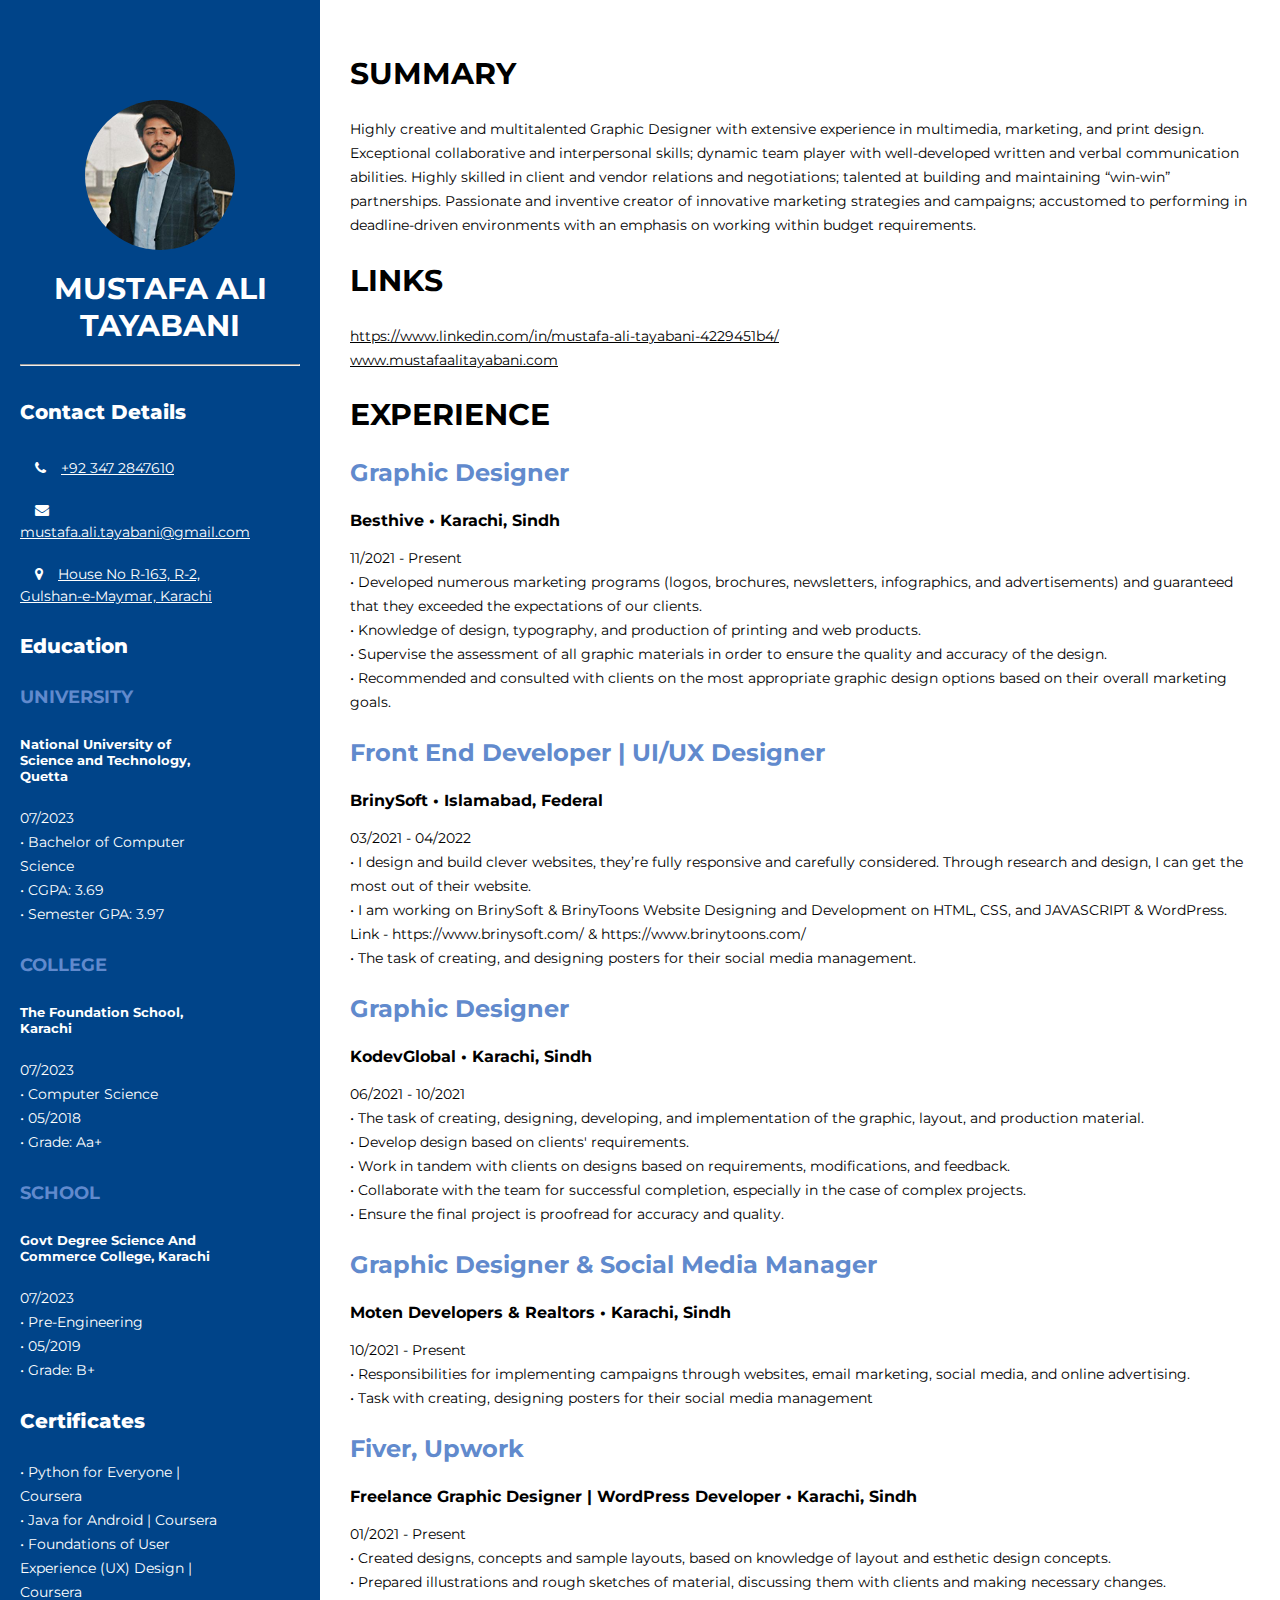
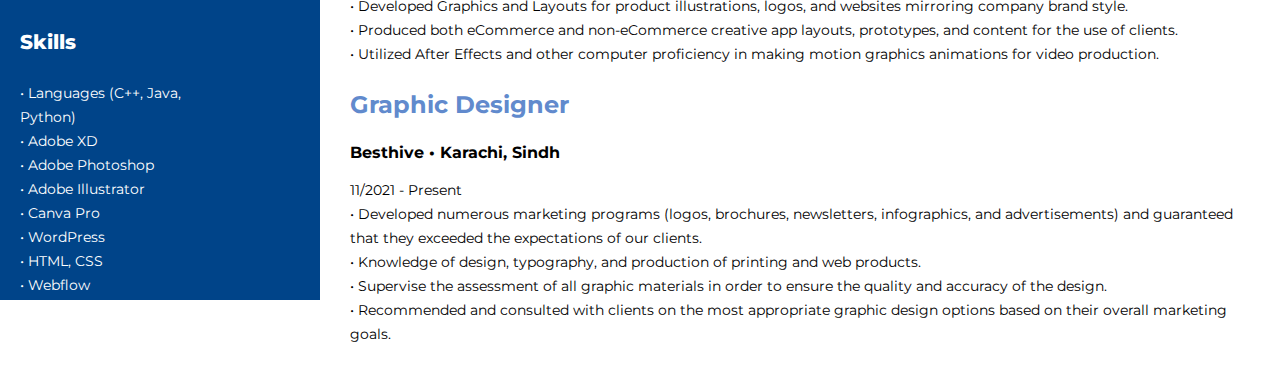
==== index.html @ 608ddd13 "Rename MyResume.html to index.html" ====
<!-- MUSTAFA ALI | 311297 | 10:36 | 11 APRIL 2023 | LAB-04 | WEB-ENGINEERING -->

<head>
    <!DOCTYPE html>
    <html>

    <head>

        <!--TITLE-->
        <title>Mustafa's Resume</title>

        <!--FONT AWESOME-->
        <link rel="stylesheet"
            href="https://cdnjs.cloudflare.com/ajax/libs/font-awesome/4.7.0/css/font-awesome.min.css">

        <!-- FONT LINK -->

        <link rel="preconnect" href="https://fonts.googleapis.com">
        <link rel="preconnect" href="https://fonts.gstatic.com" crossorigin>
        <link href="https://fonts.googleapis.com/css2?family=Montserrat:wght@100;400&display=swap" rel="stylesheet">

        <!--EXTERNAL CSS-->
        <link rel="stylesheet" href="style.css">

        <!-- HEAD -->

    </head>

<body>

    <!-- LEFT SIDE BAR -->

    <div class="container">
        <section class="section_left">
            <div style="text-align:center">
                <img src="Profile.png" alt="AUTHOR">
                <h1 class="title">Mustafa Ali Tayabani</h1>
            </div>
            <hr>
            </hr>
            <h5 class="sub-title">Contact Details</h5>
            <ul>
                <li><i class="fa fa-phone"></i><a id="side-links" href="callto:+92 347 2847610" target="_blank">+92 347
                        2847610</a></li>
                <li><i class="fa fa-envelope"></i> <a id="side-links" href="mailto:mustafa.ali.tayabani@gmail.com"
                        target="_blank">mustafa.ali.tayabani@gmail.com</a></li>
                <li><i class="fa fa-map-marker"></i><a id="side-links" href="https://goo.gl/maps/XmepvbF1UjUpgMQ48"
                        target="_blank">House No R-163, R-2, Gulshan-e-Maymar, Karachi</a></li>
                <ul>
                    <h4 class="sub-title">Education</h4>
                    <h5 class="sub-heading">University</h5>
                    <h5>National University of Science and Technology, Quetta</H5>
                    <p>07/2023 </br>
                        • Bachelor of Computer Science</br>
                        • CGPA: 3.69</br>
                        • Semester GPA: 3.97</br>
                    </p>

                    <h5 class="sub-heading">College</h5>
                    <h5>The Foundation School, Karachi</H5>
                    <p>07/2023 </br>
                        • Computer Science</br>
                        • 05/2018</br>
                        • Grade: Aa+</br>
                    </p>

                    <h5 class="sub-heading">School</h5>
                    <h5>Govt Degree Science And Commerce College, Karachi</H5>
                    <p>07/2023 </br>
                        • Pre-Engineering</br>
                        • 05/2019</br>
                        • Grade: B+</br>
                    </p>

                    <h4 class="sub-title">Certificates</h4>
                    <p>
                        • Python for Everyone | Coursera <br>
                        • Java for Android | Coursera <br>
                        • Foundations of User Experience (UX) Design | Coursera <br>
                    </p>

                    <h4 class="sub-title">Skills</h4>
                    <p>
                        • Languages (C++, Java, Python) <br>
                        • Adobe XD <br>
                        • Adobe Photoshop <br>
                        • Adobe Illustrator <br>
                        • Canva Pro <br>
                        • WordPress <br>
                        • HTML, CSS <br>
                        • Webflow <br>
                        • Operating System (Windows, IOS, Linux) <br>
                    </p>
        </section>

        <section class="section_right">
            <h2 class="title">Summary</h2>
            <p>Highly creative and multitalented Graphic Designer with extensive experience in multimedia, marketing,
                and print
                design. Exceptional collaborative and interpersonal skills; dynamic team player with well-developed
                written and verbal
                communication abilities. Highly skilled in client and vendor relations and negotiations; talented at
                building and
                maintaining “win-win” partnerships. Passionate and inventive creator of innovative marketing strategies
                and
                campaigns; accustomed to performing in deadline-driven environments with an emphasis on working within
                budget
                requirements.</p>

            <h2 class="title">Links</h2>
            <p><a class="links"
                    href="https://www.linkedin.com/in/mustafa-ali-tayabani-4229451b4/">https://www.linkedin.com/in/mustafa-ali-tayabani-4229451b4/</a>
                </br>
                <a class="links" href="https://www.mustafaalitayabani.com/">www.mustafaalitayabani.com</a>
            </p>

            <h2 class="title">Experience</h2>
            <h3 class="job-designation">Graphic Designer</h3>
            <h3 class="right-sub-heading">Besthive • Karachi, Sindh</h3>
            <p>
                11/2021 - Present <br>
                • Developed numerous marketing programs (logos, brochures, newsletters, infographics, and
                advertisements) and guaranteed that they exceeded the expectations of our clients. <br>
                • Knowledge of design, typography, and production of printing and web products. <br>
                • Supervise the assessment of all graphic materials in order to ensure the quality and accuracy of the
                design. <br>
                • Recommended and consulted with clients on the most appropriate graphic design options based on their
                overall marketing goals. <br>
            </p>

            <h3 class="job-designation">Front End Developer | UI/UX Designer</h3>
            <h3 class="right-sub-heading">BrinySoft • Islamabad, Federal</h3>
            <p>
                03/2021 - 04/2022 <br>
                • I design and build clever websites, they’re fully responsive and carefully considered. Through
                research and
                design, I can get the most out of their website. <br>
                • I am working on BrinySoft & BrinyToons Website Designing and Development on HTML, CSS, and JAVASCRIPT
                &
                WordPress. <br> Link - https://www.brinysoft.com/ & https://www.brinytoons.com/ <br>
                • The task of creating, and designing posters for their social media management. <br>
            </p>

            <h3 class="job-designation">Graphic Designer</h3>
            <h3 class="right-sub-heading">KodevGlobal • Karachi, Sindh</h3>
            <p>
                06/2021 - 10/2021 <br>
                • The task of creating, designing, developing, and implementation of the graphic, layout, and production
                material. <br>
                • Develop design based on clients' requirements. <br>
                • Work in tandem with clients on designs based on requirements, modifications, and feedback. <br>
                • Collaborate with the team for successful completion, especially in the case of complex projects. <br>
                • Ensure the final project is proofread for accuracy and quality. <br>
            </p>

            <h3 class="job-designation">Graphic Designer & Social Media Manager</h3>
            <h3 class="right-sub-heading">Moten Developers & Realtors • Karachi, Sindh</h3>
            <p>
                10/2021 - Present <br>
                • Responsibilities for implementing campaigns through websites, email marketing, social media, and
                online advertising. <br>
                • Task with creating, designing posters for their social media management
            </p>

            <h3 class="job-designation"> Fiver, Upwork </h3>
            <h3 class="right-sub-heading">Freelance Graphic Designer | WordPress Developer • Karachi, Sindh</h3>
            <p>
                01/2021 - Present <br>
                • Created designs, concepts and sample layouts, based on knowledge of layout and esthetic design
                concepts. <br>
                • Prepared illustrations and rough sketches of material, discussing them with clients and making
                necessary changes. <br>
                • Developed Graphics and Layouts for product illustrations, logos, and websites mirroring company brand
                style. <br>
                • Produced both eCommerce and non-eCommerce creative app layouts, prototypes, and content for the use of
                clients. <br>
                • Utilized After Effects and other computer proficiency in making motion graphics animations for video
                production. <br>
            </p>

            <h3 class="job-designation">Graphic Designer</h3>
            <h3 class="right-sub-heading">Besthive • Karachi, Sindh</h3>
            <p>
                11/2021 - Present <br>
                • Developed numerous marketing programs (logos, brochures, newsletters, infographics, and
                advertisements) and guaranteed that they exceeded the expectations of our clients. <br>
                • Knowledge of design, typography, and production of printing and web products. <br>
                • Supervise the assessment of all graphic materials in order to ensure the quality and accuracy of the
                design. <br>
                • Recommended and consulted with clients on the most appropriate graphic design options based on their
                overall marketing goals. <br>
            </p>
        </section>
    </div>
---- style.css ----
*,
*:after,
*:before {
    -webkit-box-sizing: border-box;
    -moz-box-sizing: border-box;
    box-sizing: border-box;
}

body {
    margin: 0;
    font-family: 'Montserrat', sans-serif;
}

ul {
    position: relative;
    left: -40px;
    width: 100%;
}

i {
    color: #fff;
    margin: 0 15px;
}

li {
    list-style: none;
    margin: 20px 0;
    width: 100%;
    font-size: 14px;
    line-height: 22px;
}

a,
li,
button {
    transition: 0.5s;
}

.title {
    font-size: 30px;
    text-transform: uppercase;
    font-weight: 700;
}

.sub-title {
    font-size: 20px;
    font-weight: 800;
    color: white;
}

.sub-heading {
    font-size: 18px;
    color: #618acd;
    line-height: 1em;
    text-transform: uppercase;
}

h3.job-designation {
    color: #618acd;
    font-size: 24px;
}

h3.right-sub-heading {
    font-size: 16px;
}

p {
    font-size: 14px !important;
    line-height: 24px !important;
}

/*CONTAINER*/
.container {
    width: 100%;
    position: relative;
}

.container .section_left {
    width: 25%;
    padding: 20px;
    background: #004489;
    color: #fff;
    padding-top: 100px;
    height: 1900px;
}

.container .section_left img {
    width: 150px;
    height: 150px;
    border-radius: 100%;
    margin: auto;
}

.container .section_right {
    padding: 30px;
    width: 75%;
    float: right;
    position: absolute;
    top: 0;
    right: 0;
}

a.links {
    color: black;
}

a.links:hover {
    color: #618acd;
}

a#side-links {
    color: white;
}

@media (max-width:920px) {
    .container .section_left {
        width: 100%;
        display: block;
    }

    .container .section_right {
        width: 100%;
        position: static;
        display: block;
    }
}
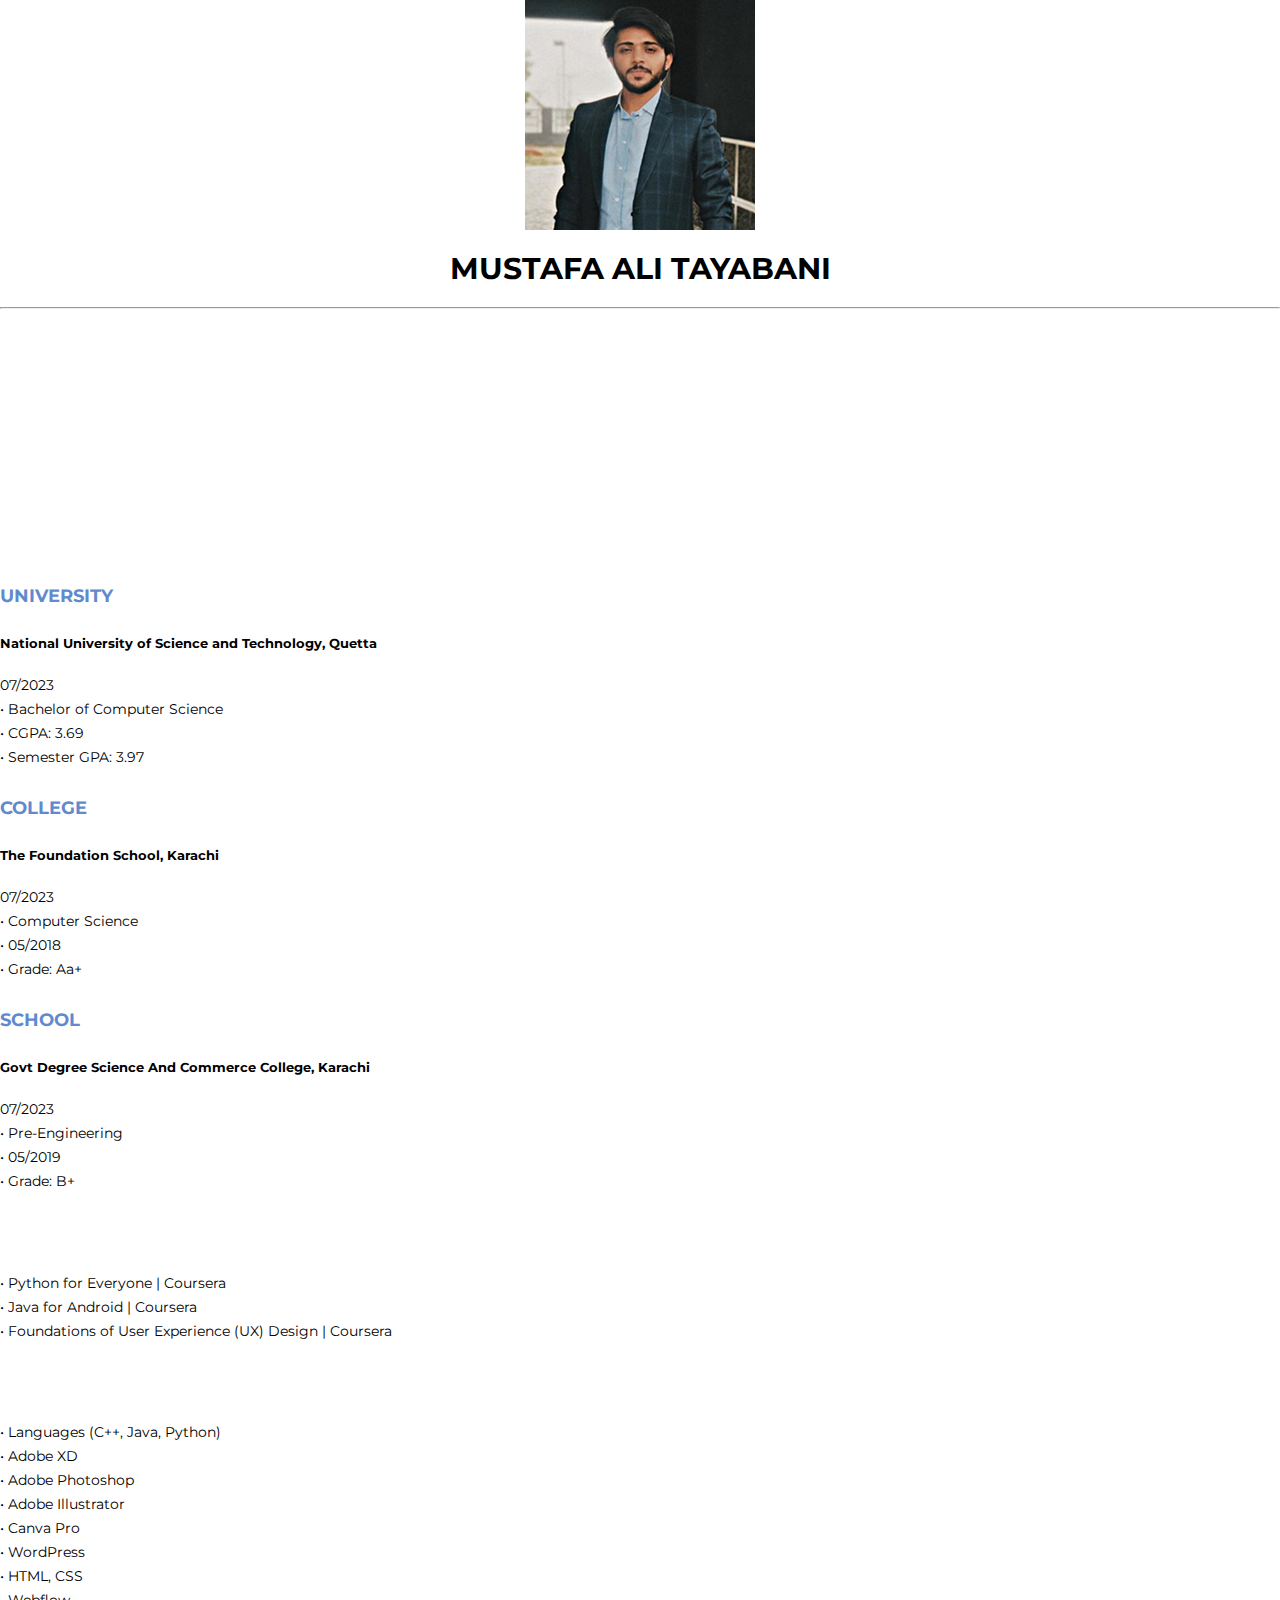
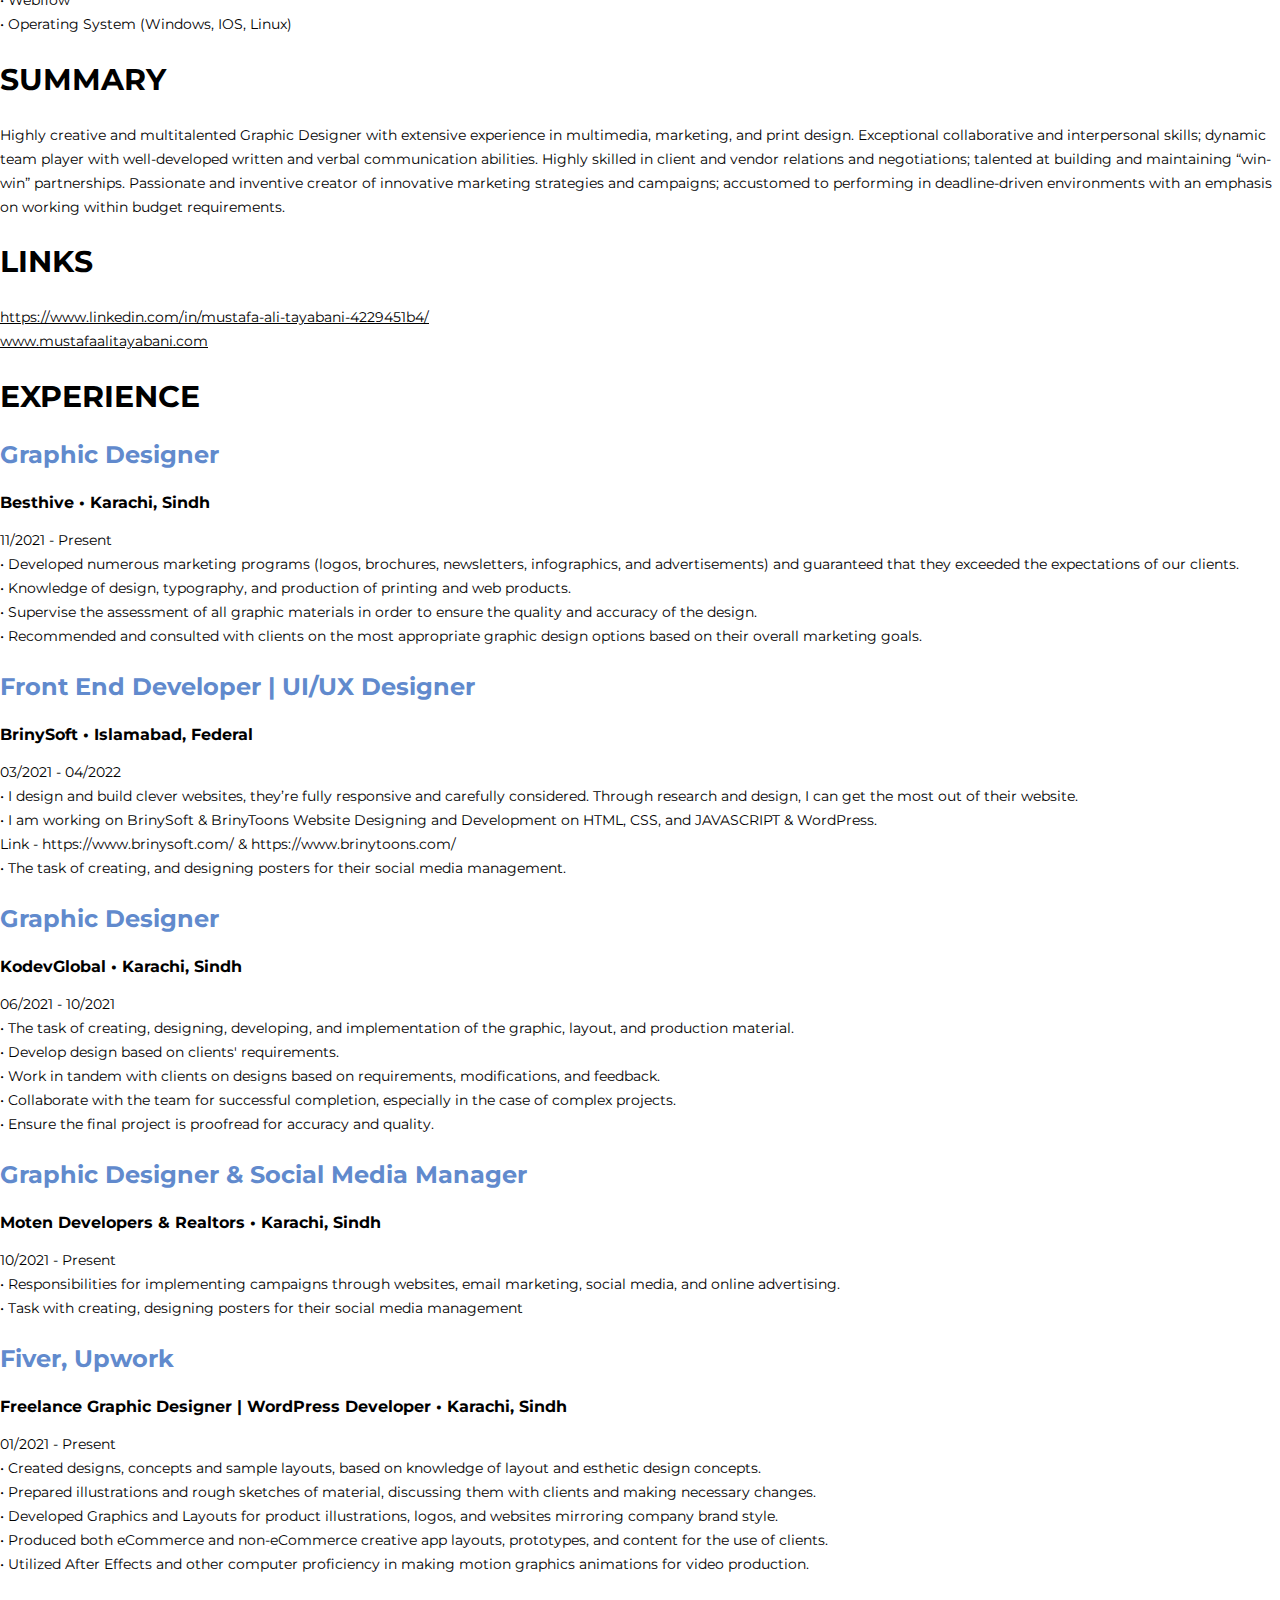
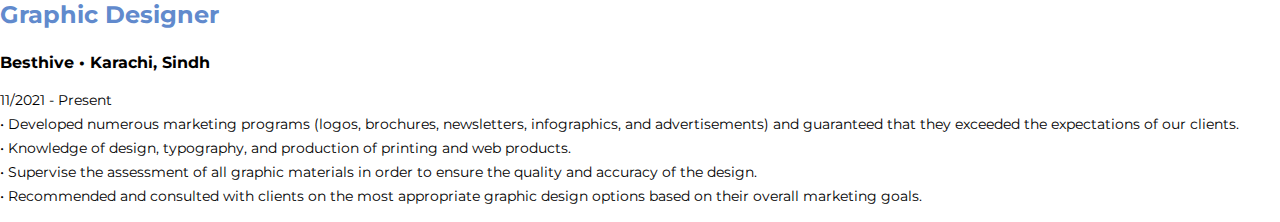
==== commit 5fe4fa08: "Update index.html" ====
--- a/index.html
+++ b/index.html
@@ -1,4 +1,4 @@
-<!-- MUSTAFA ALI | 311297 | 10:36 | 11 APRIL 2023 | LAB-04 | WEB-ENGINEERING -->
+<!-- MUSTAFA ALI | 311297 | 03:56 PM | 1 MAY 2023 | LAB-05 | WEB-ENGINEERING -->
 
 <head>
     <!DOCTYPE html>
@@ -28,10 +28,9 @@
 
 <body>
 
-    <!-- LEFT SIDE BAR -->
-
-    <div class="container">
-        <section class="section_left">
+    <!-- LEFT SIDE BAR -->      
+    <div class="row">
+        <section class="col-lg-3 col-md-6 section_left">
             <div style="text-align:center">
                 <img src="Profile.png" alt="AUTHOR">
                 <h1 class="title">Mustafa Ali Tayabani</h1>
@@ -93,7 +92,7 @@
                     </p>
         </section>
 
-        <section class="section_right">
+        <section class="col-lg-9 col-md-9 section_right">
             <h2 class="title">Summary</h2>
             <p>Highly creative and multitalented Graphic Designer with extensive experience in multimedia, marketing,
                 and print
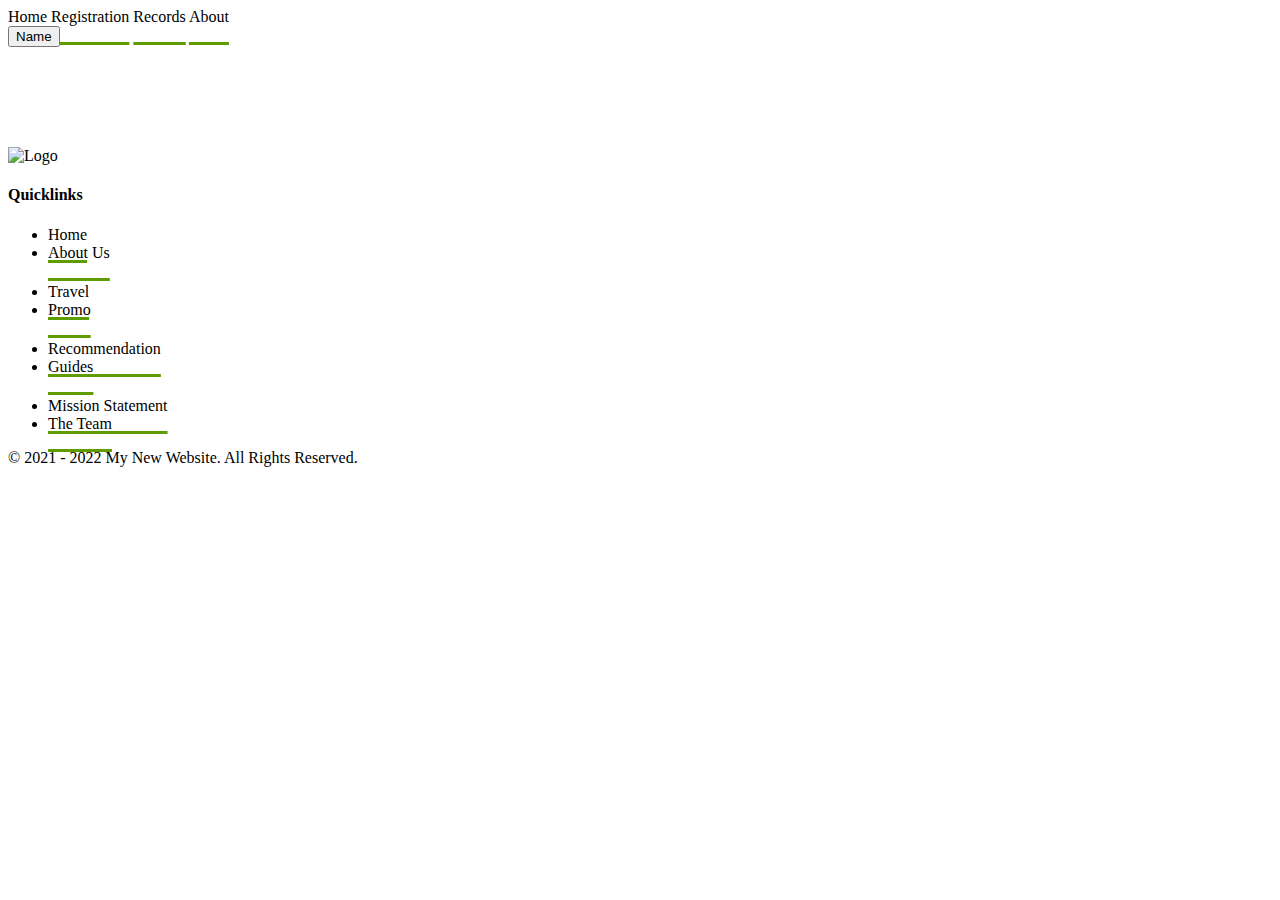
==== commit a4395a6d: "Update index.html" ====
--- a/index.html
+++ b/index.html
@@ -1,193 +1,203 @@
-<!-- MUSTAFA ALI | 311297 | 03:56 PM | 1 MAY 2023 | LAB-05 | WEB-ENGINEERING -->
-
+<!-- MUSTAFA ALI | 311297 | 03:56 PM | 5 JULY 2023 | FINAL LAB | WEB-ENGINEERING -->
+
+<!DOCTYPE html>
+<html>
 <head>
-    <!DOCTYPE html>
-    <html>
-
-    <head>
-
-        <!--TITLE-->
-        <title>Mustafa's Resume</title>
-
-        <!--FONT AWESOME-->
-        <link rel="stylesheet"
-            href="https://cdnjs.cloudflare.com/ajax/libs/font-awesome/4.7.0/css/font-awesome.min.css">
-
-        <!-- FONT LINK -->
-
-        <link rel="preconnect" href="https://fonts.googleapis.com">
-        <link rel="preconnect" href="https://fonts.gstatic.com" crossorigin>
-        <link href="https://fonts.googleapis.com/css2?family=Montserrat:wght@100;400&display=swap" rel="stylesheet">
-
-        <!--EXTERNAL CSS-->
-        <link rel="stylesheet" href="style.css">
-
-        <!-- HEAD -->
-
-    </head>
-
+  <meta name="viewport" content="width=device-width, initial-scale=1">
+  <link rel="stylesheet" href="newstyle.css">
+</head>
+<style>
+  .grid-container {
+    display: grid;
+    grid-template-columns: 1fr 1fr; /* Two equal-width columns */
+    grid-gap: 25px; /* Gap between grid items */
+    margin-left: 50px;
+    margin-right: 50px;
+    margin-top: 100px;
+  }
+
+  .item {
+    display: flex;
+    align-items: center;
+    background-color: #f0f0f0;
+    height: 400px;
+  }
+
+  .item img {
+    width:50%;
+    height: 400px;
+    margin-right: 10px;
+  }
+
+  .item-content {
+    flex-grow: 1;
+  }
+
+  .item-content h3 {
+    margin-top: 0;
+  }
+
+
+  .header {
+    display: flex;
+    /* justify-content: space-between; */
+    align-items: center;
+    padding: 10px;
+    /* background-color: #f0f0f0; */
+  }
+  a{
+    text-decoration: underline;
+    text-decoration-color: rgb(94, 156, 0);
+    text-underline-offset: 20px;
+    text-decoration-thickness: 3px;
+  }
+
+  a {
+    color: black;
+}
+  @media screen and (max-width: 768px) {
+
+    .item {
+    display: flex;
+    align-items: center;
+    background-color: #f0f0f0;
+    height: auto;
+    padding-bottom: 20px;
+    flex-direction: column;
+}
+
+
+.item img {
+    width:100%;
+    height: auto;
+    margin-right: 0px;
+    margin-bottom: 20px;
+  }
+
+  .item-content {
+    padding: 20px;
+}
+
+.grid-container {
+    display: grid;
+    grid-template-columns: 1fr 1fr;
+    grid-gap: 25px;
+    margin-left: 25px;
+    margin-right: 25px;
+    margin-top: 100px;
+}
+
+  }
+
+
+
+</style>
 <body>
-
-    <!-- LEFT SIDE BAR -->      
-    <div class="row">
-        <section class="col-lg-3 col-md-6 section_left">
-            <div style="text-align:center">
-                <img src="Profile.png" alt="AUTHOR">
-                <h1 class="title">Mustafa Ali Tayabani</h1>
-            </div>
-            <hr>
-            </hr>
-            <h5 class="sub-title">Contact Details</h5>
-            <ul>
-                <li><i class="fa fa-phone"></i><a id="side-links" href="callto:+92 347 2847610" target="_blank">+92 347
-                        2847610</a></li>
-                <li><i class="fa fa-envelope"></i> <a id="side-links" href="mailto:mustafa.ali.tayabani@gmail.com"
-                        target="_blank">mustafa.ali.tayabani@gmail.com</a></li>
-                <li><i class="fa fa-map-marker"></i><a id="side-links" href="https://goo.gl/maps/XmepvbF1UjUpgMQ48"
-                        target="_blank">House No R-163, R-2, Gulshan-e-Maymar, Karachi</a></li>
-                <ul>
-                    <h4 class="sub-title">Education</h4>
-                    <h5 class="sub-heading">University</h5>
-                    <h5>National University of Science and Technology, Quetta</H5>
-                    <p>07/2023 </br>
-                        • Bachelor of Computer Science</br>
-                        • CGPA: 3.69</br>
-                        • Semester GPA: 3.97</br>
-                    </p>
-
-                    <h5 class="sub-heading">College</h5>
-                    <h5>The Foundation School, Karachi</H5>
-                    <p>07/2023 </br>
-                        • Computer Science</br>
-                        • 05/2018</br>
-                        • Grade: Aa+</br>
-                    </p>
-
-                    <h5 class="sub-heading">School</h5>
-                    <h5>Govt Degree Science And Commerce College, Karachi</H5>
-                    <p>07/2023 </br>
-                        • Pre-Engineering</br>
-                        • 05/2019</br>
-                        • Grade: B+</br>
-                    </p>
-
-                    <h4 class="sub-title">Certificates</h4>
-                    <p>
-                        • Python for Everyone | Coursera <br>
-                        • Java for Android | Coursera <br>
-                        • Foundations of User Experience (UX) Design | Coursera <br>
-                    </p>
-
-                    <h4 class="sub-title">Skills</h4>
-                    <p>
-                        • Languages (C++, Java, Python) <br>
-                        • Adobe XD <br>
-                        • Adobe Photoshop <br>
-                        • Adobe Illustrator <br>
-                        • Canva Pro <br>
-                        • WordPress <br>
-                        • HTML, CSS <br>
-                        • Webflow <br>
-                        • Operating System (Windows, IOS, Linux) <br>
-                    </p>
-        </section>
-
-        <section class="col-lg-9 col-md-9 section_right">
-            <h2 class="title">Summary</h2>
-            <p>Highly creative and multitalented Graphic Designer with extensive experience in multimedia, marketing,
-                and print
-                design. Exceptional collaborative and interpersonal skills; dynamic team player with well-developed
-                written and verbal
-                communication abilities. Highly skilled in client and vendor relations and negotiations; talented at
-                building and
-                maintaining “win-win” partnerships. Passionate and inventive creator of innovative marketing strategies
-                and
-                campaigns; accustomed to performing in deadline-driven environments with an emphasis on working within
-                budget
-                requirements.</p>
-
-            <h2 class="title">Links</h2>
-            <p><a class="links"
-                    href="https://www.linkedin.com/in/mustafa-ali-tayabani-4229451b4/">https://www.linkedin.com/in/mustafa-ali-tayabani-4229451b4/</a>
-                </br>
-                <a class="links" href="https://www.mustafaalitayabani.com/">www.mustafaalitayabani.com</a>
-            </p>
-
-            <h2 class="title">Experience</h2>
-            <h3 class="job-designation">Graphic Designer</h3>
-            <h3 class="right-sub-heading">Besthive • Karachi, Sindh</h3>
-            <p>
-                11/2021 - Present <br>
-                • Developed numerous marketing programs (logos, brochures, newsletters, infographics, and
-                advertisements) and guaranteed that they exceeded the expectations of our clients. <br>
-                • Knowledge of design, typography, and production of printing and web products. <br>
-                • Supervise the assessment of all graphic materials in order to ensure the quality and accuracy of the
-                design. <br>
-                • Recommended and consulted with clients on the most appropriate graphic design options based on their
-                overall marketing goals. <br>
-            </p>
-
-            <h3 class="job-designation">Front End Developer | UI/UX Designer</h3>
-            <h3 class="right-sub-heading">BrinySoft • Islamabad, Federal</h3>
-            <p>
-                03/2021 - 04/2022 <br>
-                • I design and build clever websites, they’re fully responsive and carefully considered. Through
-                research and
-                design, I can get the most out of their website. <br>
-                • I am working on BrinySoft & BrinyToons Website Designing and Development on HTML, CSS, and JAVASCRIPT
-                &
-                WordPress. <br> Link - https://www.brinysoft.com/ & https://www.brinytoons.com/ <br>
-                • The task of creating, and designing posters for their social media management. <br>
-            </p>
-
-            <h3 class="job-designation">Graphic Designer</h3>
-            <h3 class="right-sub-heading">KodevGlobal • Karachi, Sindh</h3>
-            <p>
-                06/2021 - 10/2021 <br>
-                • The task of creating, designing, developing, and implementation of the graphic, layout, and production
-                material. <br>
-                • Develop design based on clients' requirements. <br>
-                • Work in tandem with clients on designs based on requirements, modifications, and feedback. <br>
-                • Collaborate with the team for successful completion, especially in the case of complex projects. <br>
-                • Ensure the final project is proofread for accuracy and quality. <br>
-            </p>
-
-            <h3 class="job-designation">Graphic Designer & Social Media Manager</h3>
-            <h3 class="right-sub-heading">Moten Developers & Realtors • Karachi, Sindh</h3>
-            <p>
-                10/2021 - Present <br>
-                • Responsibilities for implementing campaigns through websites, email marketing, social media, and
-                online advertising. <br>
-                • Task with creating, designing posters for their social media management
-            </p>
-
-            <h3 class="job-designation"> Fiver, Upwork </h3>
-            <h3 class="right-sub-heading">Freelance Graphic Designer | WordPress Developer • Karachi, Sindh</h3>
-            <p>
-                01/2021 - Present <br>
-                • Created designs, concepts and sample layouts, based on knowledge of layout and esthetic design
-                concepts. <br>
-                • Prepared illustrations and rough sketches of material, discussing them with clients and making
-                necessary changes. <br>
-                • Developed Graphics and Layouts for product illustrations, logos, and websites mirroring company brand
-                style. <br>
-                • Produced both eCommerce and non-eCommerce creative app layouts, prototypes, and content for the use of
-                clients. <br>
-                • Utilized After Effects and other computer proficiency in making motion graphics animations for video
-                production. <br>
-            </p>
-
-            <h3 class="job-designation">Graphic Designer</h3>
-            <h3 class="right-sub-heading">Besthive • Karachi, Sindh</h3>
-            <p>
-                11/2021 - Present <br>
-                • Developed numerous marketing programs (logos, brochures, newsletters, infographics, and
-                advertisements) and guaranteed that they exceeded the expectations of our clients. <br>
-                • Knowledge of design, typography, and production of printing and web products. <br>
-                • Supervise the assessment of all graphic materials in order to ensure the quality and accuracy of the
-                design. <br>
-                • Recommended and consulted with clients on the most appropriate graphic design options based on their
-                overall marketing goals. <br>
-            </p>
-        </section>
-    </div>
+  <header>
+    <div class="menu">
+      <a href="#">Home</a>
+      <a href="registration.html">Registration</a>
+      <a href="record.html">Records</a>
+      <a href="#">About</a>
+    </div>
+    <button class="header-button">Name</button>
+    <div class="menu-toggle" onclick="toggleMenu()">
+      <div class="bar"></div>
+      <div class="bar"></div>
+      <div class="bar"></div>
+    </div>
+  </header>
+  
+  <div class="grid-container" id="newsContainer">
+    <!-- Data will be added here dynamically -->
+  </div>
+
+  <script>
+    // Function to fetch data from the API and update the HTML
+    function fetchNewsData() {
+      const apiKey = "f7d54802ae9d4e2eb6b90d6e456b63ee";
+      const url = `https://newsapi.org/v2/top-headlines?country=us&category=business&apiKey=${apiKey}`;
+
+      fetch(url)
+        .then(response => response.json())
+        .then(data => {
+          const articles = data.articles;
+          const newsContainer = document.getElementById("newsContainer");
+
+          // Clear existing content in the container
+          newsContainer.innerHTML = "";
+
+          // Loop through the articles and create grid items for each
+          articles.forEach(article => {
+            const newsItem = document.createElement("div");
+            newsItem.classList.add("item");
+            newsItem.innerHTML = `
+              <img src="${article.urlToImage}" alt="News Image">
+              <div class="item-content">
+                <h3>${article.title}</h3>
+                <p>${article.description}</p>
+                <a href="${article.url}" target="_blank">Read More</a>
+              </div>
+            `;
+            newsContainer.appendChild(newsItem);
+          });
+        })
+        .catch(error => console.error("Error fetching news data:", error));
+    }
+
+    // Fetch data on page load
+    fetchNewsData();
+  </script>
+  
+  <div id="data-container"></div>
+  <script src="script.js"></script>
+
+  <footer>
+    <div class="footer-columns">
+      <div class="footer-logo">
+        <img src="logo.png" alt="Logo">
+      </div>
+      <div class="footer-quicklinks">
+        <h4>Quicklinks</h4>
+        <ul>
+          <li><a class="footerlinks" href="#">Home</a></li>
+          <li><a class="footerlinks" href="#">About Us</a></li>
+        </ul>
+      </div>
+      <div class="footer-travel-promo">
+        <h4></h4>
+        <ul>
+            <li><a class="footerlinks" href="#">Travel</a></li>
+            <li><a class="footerlinks" href="#">Promo</a></li>
+          </ul>
+      </div>
+      <div class="footer-recommendation-guides">
+        <h4></h4>
+        <ul>
+            <li><a class="footerlinks" href="#">Recommendation</a></li>
+            <li><a class="footerlinks" href="#">Guides</a></li>
+        </ul>
+      </div>
+      <div class="footer-mission-team">
+        <h4></h4>
+        <ul>
+            <li><a class="footerlinks" href="#">Mission Statement</a></li>
+            <li><a class="footerlinks" href="#">The Team</a></li>
+          </ul>
+      </div>
+    </div>
+    <div class="footer-bottom">
+      <p>&copy; 2021 - 2022 My New Website. All Rights Reserved.</p>
+    </div>
+  </footer>
+  
+  <script>
+    function toggleMenu() {
+      const menu = document.querySelector('.menu');
+      const menuToggle = document.querySelector('.menu-toggle');
+      menu.classList.toggle('open');
+      menuToggle.classList.toggle('open');
+    }
+  </script>
+</body>
+</html>
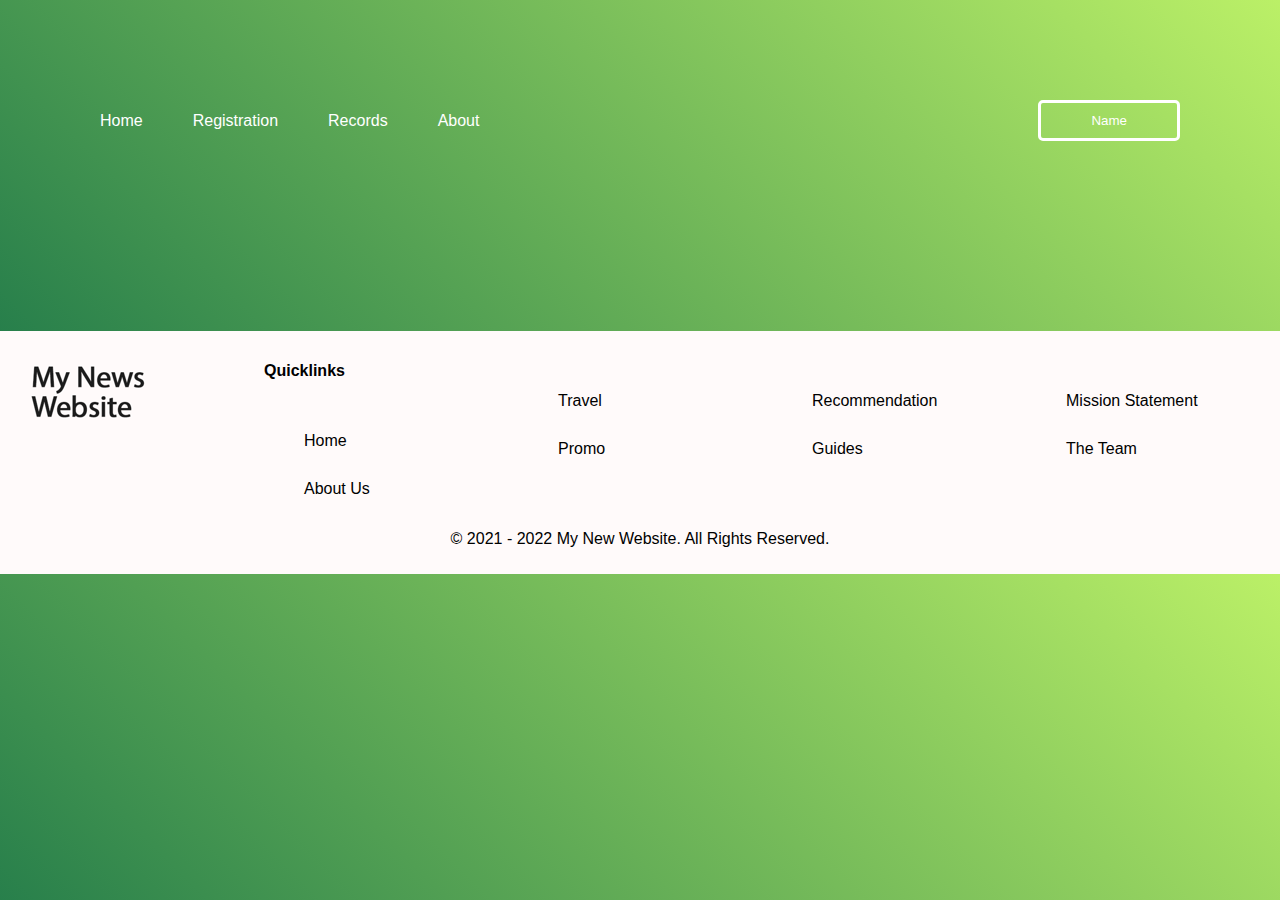
==== commit 8615c3cd: "Update index.html" ====
--- a/index.html
+++ b/index.html
@@ -1,10 +1,8 @@
-<!-- MUSTAFA ALI | 311297 | 03:56 PM | 5 JULY 2023 | FINAL LAB | WEB-ENGINEERING -->
-
 <!DOCTYPE html>
 <html>
 <head>
   <meta name="viewport" content="width=device-width, initial-scale=1">
-  <link rel="stylesheet" href="newstyle.css">
+  <link rel="stylesheet" href="style.css">
 </head>
 <style>
   .grid-container {
--- a/style.css
+++ b/style.css
@@ -0,0 +1,231 @@
+* {
+    box-sizing: border-box;
+    font-family: Arial, sans-serif;
+}
+
+body {
+    margin: 0;
+    background: linear-gradient(45deg, #116e47, #bbf067);
+}
+
+header {
+    padding: 100px 100px 0px 100px;
+    color: white;
+    display: flex;
+    justify-content: space-between;
+    align-items: center;
+}
+
+.menu {
+    display: flex;
+    gap: 50px;
+}
+
+.menu a {
+    color: white;
+    text-decoration: none;
+}
+
+.main-content {
+    display: grid;
+    grid-template-columns: repeat(auto-fit, minmax(300px, 1fr));
+    gap: 80px;
+    padding: 0px 80px 80px 80px;
+}
+
+.blog {
+    background-color: #f9f9f9;
+    /* padding: 10px; */
+    display: flex;
+    align-items: center;
+}
+
+.blog img {
+    width: 50%;
+}
+
+.blog-title {
+    font-weight: bold;
+    font-size: 32px;
+}
+
+.blog-readmore {
+    text-decoration: underline;
+    text-decoration-color: rgb(94, 156, 0);
+    text-underline-offset: 20px;
+    text-decoration-thickness: 3px;
+}
+
+p.blog-description {
+    font-size: 18px;
+    font-style: italic;
+}
+
+.blog-info {
+    padding-left: 75px;
+    padding-right: 75px;
+}
+
+footer {
+    background-color: #FFFAFA;
+    color: black;
+    padding: 10px;
+    margin-top: 90px;
+}
+
+.footer-columns {
+    display: grid;
+    grid-template-columns: repeat(5, 1fr);
+    gap: 10px;
+}
+
+.footer-logo {
+    grid-column: 1;
+}
+
+.footer-quicklinks {
+    grid-column: 2;
+}
+
+.footer-travel-promo {
+    grid-column: 3;
+}
+
+.footer-recommendation-guides {
+    grid-column: 4;
+}
+
+.footer-mission-team {
+    grid-column: 5;
+}
+
+.footer-bottom {
+    margin-top: 10px;
+    text-align: center;
+}
+
+/* Hamburger menu styles */
+.menu-toggle {
+    display: none;
+    flex-direction: column;
+    justify-content: space-between;
+    width: 25px;
+    height: 20px;
+    cursor: pointer;
+}
+
+.menu-toggle .bar {
+    width: 100%;
+    height: 3px;
+    background-color: white;
+    transition: background-color 0.3s ease;
+}
+
+.menu-toggle.open .bar:nth-child(2) {
+    opacity: 0;
+}
+
+.menu-toggle.open .bar:nth-child(1) {
+    transform: translateY(8px) rotate(45deg);
+}
+
+.menu-toggle.open .bar:nth-child(3) {
+    transform: translateY(-8px) rotate(-45deg);
+}
+
+/* Media queries for responsive layout */
+@media screen and (max-width: 768px) {
+    .menu {
+        display: none;
+    }
+
+    .menu-toggle {
+        display: flex;
+        margin-left: 310px;
+    }
+
+    .menu.open {
+        display: flex;
+        flex-direction: column;
+        gap: 10px;
+    }
+
+    .blog {
+        background-color: #f9f9f9;
+        /* padding: 10px; */
+        display: flex;
+        align-items: center;
+        flex-direction: column;
+    }
+
+    .blog img {
+        width: 100%;
+        height: 50%;
+
+    }
+
+    .blog-info {
+        padding-left: 10px;
+        padding-right: 10px;
+    }
+
+    .footer-columns {
+        grid-template-columns: 1fr;
+    }
+
+    .footer-logo {
+        grid-column: span 1;
+    }
+
+    .footer-quicklinks,
+    .footer-travel-promo,
+    .footer-recommendation-guides,
+    .footer-mission-team {
+        grid-column: span 1;
+    }
+
+    .main-content {
+        display: grid;
+        grid-template-columns: repeat(auto-fit, minmax(300px, 1fr));
+        gap: 20px;
+        padding: 50px;
+    }
+
+    button.header-button {
+        display: none;
+    }
+
+    header {
+        padding: 40px;
+        color: white;
+        display: flex;
+        justify-content: space-between;
+        align-items: center;
+    }
+}
+
+button.header-button {
+    background: none;
+    border: 3px solid white;
+    padding: 10px 50px 10px 50px;
+    color: white;
+    border-radius: 5px;
+}
+
+p.date {
+    color: grey;
+    font-size: 16px;
+}
+
+a.footerlinks {
+    text-decoration: none;
+    color: black;
+}
+
+ul {
+    list-style-type: none;
+}
+
+li {
+    padding-top: 30px;
+}
